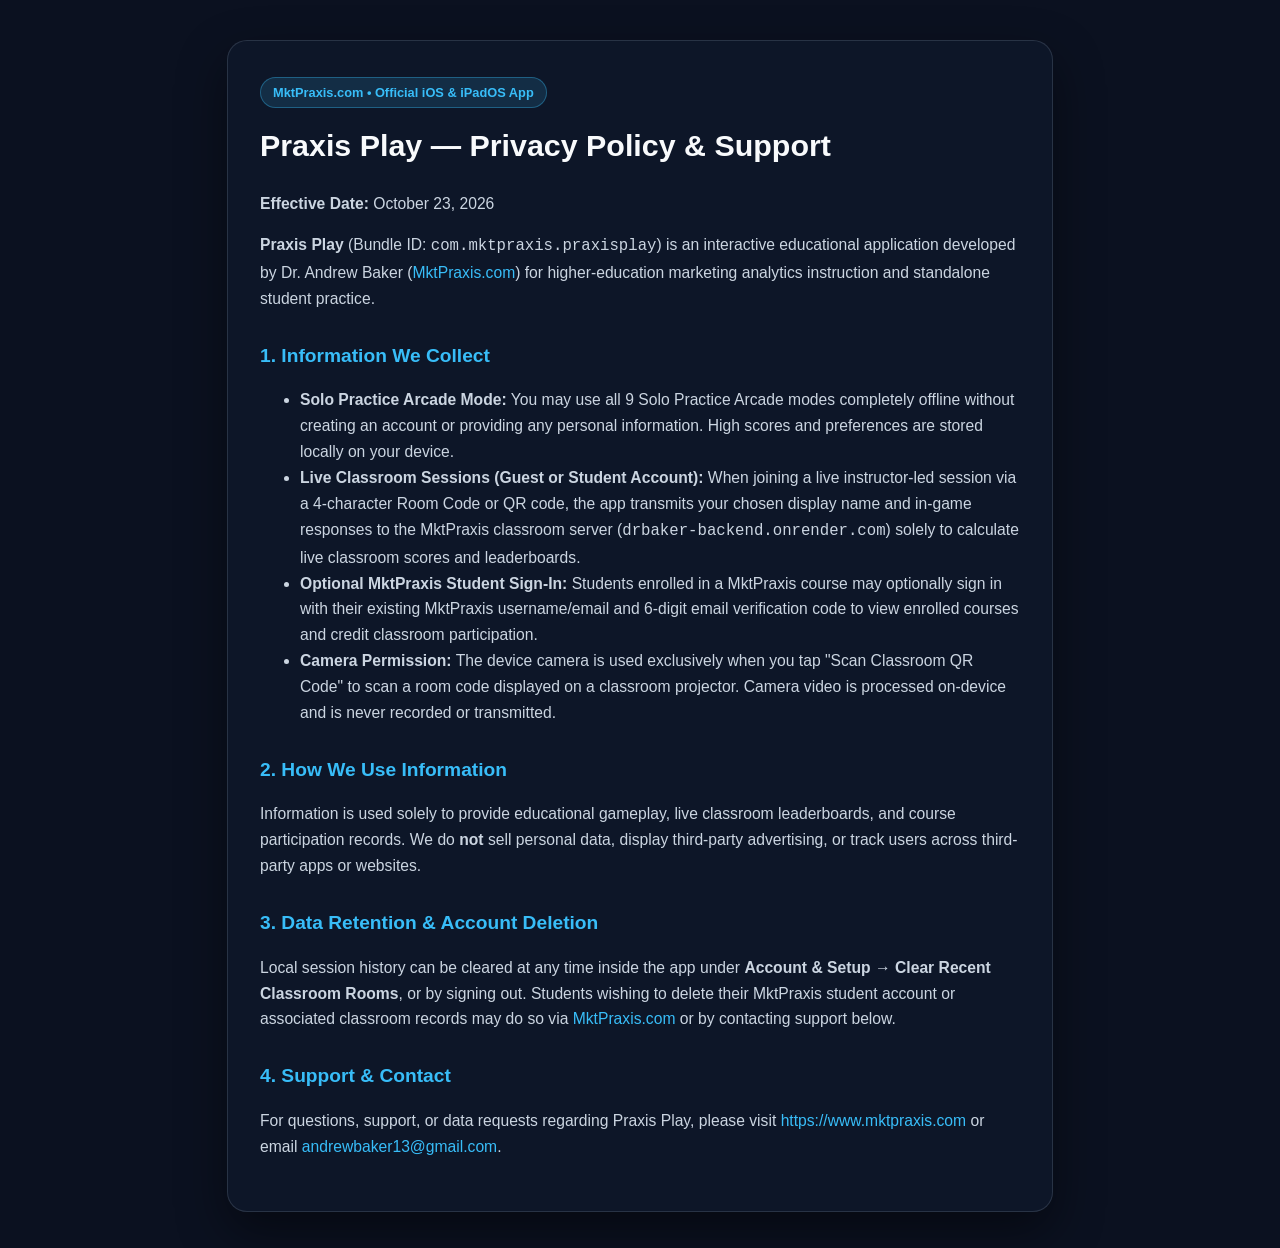
==== privacy.html @ 70e0e8fc "docs: add official Privacy Policy & Support page for App Store Connect" ====
<!DOCTYPE html>
<html lang="en">
<head>
    <meta charset="UTF-8">
    <meta name="viewport" content="width=device-width, initial-scale=1.0">
    <title>Privacy Policy & Support — Praxis Play (MktPraxis)</title>
    <style>
        body {
            font-family: -apple-system, BlinkMacSystemFont, "SF Pro Text", "Segoe UI", Roboto, sans-serif;
            background: #0B1120;
            color: #E2E8F0;
            line-height: 1.65;
            margin: 0;
            padding: 40px 20px;
        }
        .container {
            max-width: 760px;
            margin: 0 auto;
            background: rgba(15, 23, 42, 0.92);
            border: 1px solid rgba(148, 163, 184, 0.2);
            border-radius: 20px;
            padding: 36px 32px;
            box-shadow: 0 20px 50px rgba(0, 0, 0, 0.45);
        }
        h1 {
            color: #F8FAFC;
            font-size: 1.9rem;
            margin-top: 0;
        }
        h2 {
            color: #38BDF8;
            font-size: 1.2rem;
            margin-top: 28px;
        }
        p, li {
            color: #CBD5E1;
            font-size: 0.98rem;
        }
        a {
            color: #38BDF8;
            text-decoration: none;
        }
        .badge {
            display: inline-block;
            background: rgba(56, 189, 248, 0.14);
            color: #38BDF8;
            border: 1px solid rgba(56, 189, 248, 0.35);
            border-radius: 999px;
            padding: 4px 12px;
            font-size: 0.8rem;
            font-weight: 700;
            margin-bottom: 12px;
        }
    </style>
</head>
<body>
    <div class="container">
        <div class="badge">MktPraxis.com • Official iOS & iPadOS App</div>
        <h1>Praxis Play — Privacy Policy & Support</h1>
        <p><strong>Effective Date:</strong> October 23, 2026</p>
        <p><strong>Praxis Play</strong> (Bundle ID: <code>com.mktpraxis.praxisplay</code>) is an interactive educational application developed by Dr. Andrew Baker (<a href="https://www.mktpraxis.com">MktPraxis.com</a>) for higher-education marketing analytics instruction and standalone student practice.</p>

        <h2>1. Information We Collect</h2>
        <ul>
            <li><strong>Solo Practice Arcade Mode:</strong> You may use all 9 Solo Practice Arcade modes completely offline without creating an account or providing any personal information. High scores and preferences are stored locally on your device.</li>
            <li><strong>Live Classroom Sessions (Guest or Student Account):</strong> When joining a live instructor-led session via a 4-character Room Code or QR code, the app transmits your chosen display name and in-game responses to the MktPraxis classroom server (<code>drbaker-backend.onrender.com</code>) solely to calculate live classroom scores and leaderboards.</li>
            <li><strong>Optional MktPraxis Student Sign-In:</strong> Students enrolled in a MktPraxis course may optionally sign in with their existing MktPraxis username/email and 6-digit email verification code to view enrolled courses and credit classroom participation.</li>
            <li><strong>Camera Permission:</strong> The device camera is used exclusively when you tap "Scan Classroom QR Code" to scan a room code displayed on a classroom projector. Camera video is processed on-device and is never recorded or transmitted.</li>
        </ul>

        <h2>2. How We Use Information</h2>
        <p>Information is used solely to provide educational gameplay, live classroom leaderboards, and course participation records. We do <strong>not</strong> sell personal data, display third-party advertising, or track users across third-party apps or websites.</p>

        <h2>3. Data Retention & Account Deletion</h2>
        <p>Local session history can be cleared at any time inside the app under <strong>Account &amp; Setup → Clear Recent Classroom Rooms</strong>, or by signing out. Students wishing to delete their MktPraxis student account or associated classroom records may do so via <a href="https://www.mktpraxis.com">MktPraxis.com</a> or by contacting support below.</p>

        <h2>4. Support & Contact</h2>
        <p>For questions, support, or data requests regarding Praxis Play, please visit <a href="https://www.mktpraxis.com">https://www.mktpraxis.com</a> or email <a href="mailto:andrewbaker13@gmail.com">andrewbaker13@gmail.com</a>.</p>
    </div>
</body>
</html>
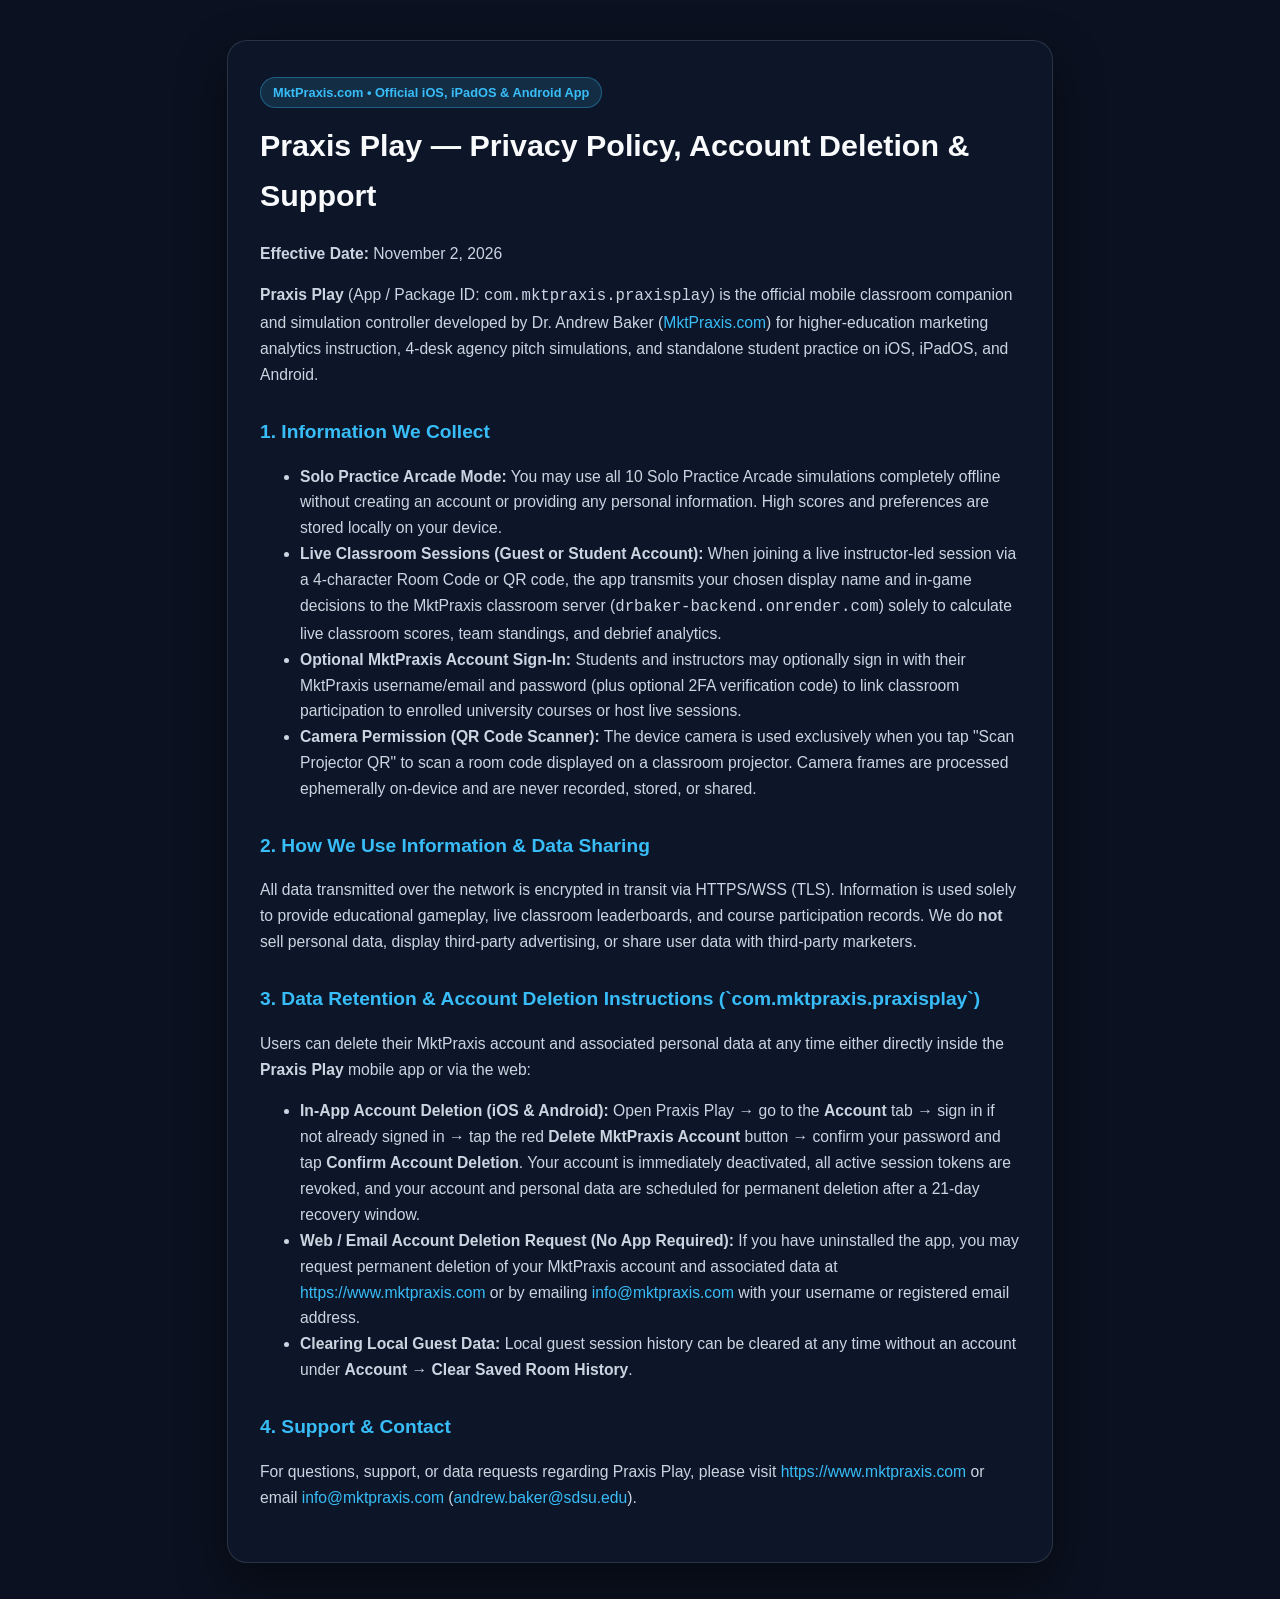
==== commit ffebca89: "Update privacy.html for Android + iOS and document In-App Account Deletion" ====
--- a/privacy.html
+++ b/privacy.html
@@ -55,27 +55,32 @@
 </head>
 <body>
     <div class="container">
-        <div class="badge">MktPraxis.com • Official iOS & iPadOS App</div>
-        <h1>Praxis Play — Privacy Policy & Support</h1>
-        <p><strong>Effective Date:</strong> October 23, 2026</p>
-        <p><strong>Praxis Play</strong> (Bundle ID: <code>com.mktpraxis.praxisplay</code>) is an interactive educational application developed by Dr. Andrew Baker (<a href="https://www.mktpraxis.com">MktPraxis.com</a>) for higher-education marketing analytics instruction and standalone student practice.</p>
+        <div class="badge">MktPraxis.com • Official iOS, iPadOS &amp; Android App</div>
+        <h1>Praxis Play — Privacy Policy, Account Deletion &amp; Support</h1>
+        <p><strong>Effective Date:</strong> November 2, 2026</p>
+        <p><strong>Praxis Play</strong> (App / Package ID: <code>com.mktpraxis.praxisplay</code>) is the official mobile classroom companion and simulation controller developed by Dr. Andrew Baker (<a href="https://www.mktpraxis.com">MktPraxis.com</a>) for higher-education marketing analytics instruction, 4-desk agency pitch simulations, and standalone student practice on iOS, iPadOS, and Android.</p>
 
         <h2>1. Information We Collect</h2>
         <ul>
-            <li><strong>Solo Practice Arcade Mode:</strong> You may use all 9 Solo Practice Arcade modes completely offline without creating an account or providing any personal information. High scores and preferences are stored locally on your device.</li>
-            <li><strong>Live Classroom Sessions (Guest or Student Account):</strong> When joining a live instructor-led session via a 4-character Room Code or QR code, the app transmits your chosen display name and in-game responses to the MktPraxis classroom server (<code>drbaker-backend.onrender.com</code>) solely to calculate live classroom scores and leaderboards.</li>
-            <li><strong>Optional MktPraxis Student Sign-In:</strong> Students enrolled in a MktPraxis course may optionally sign in with their existing MktPraxis username/email and 6-digit email verification code to view enrolled courses and credit classroom participation.</li>
-            <li><strong>Camera Permission:</strong> The device camera is used exclusively when you tap "Scan Classroom QR Code" to scan a room code displayed on a classroom projector. Camera video is processed on-device and is never recorded or transmitted.</li>
+            <li><strong>Solo Practice Arcade Mode:</strong> You may use all 10 Solo Practice Arcade simulations completely offline without creating an account or providing any personal information. High scores and preferences are stored locally on your device.</li>
+            <li><strong>Live Classroom Sessions (Guest or Student Account):</strong> When joining a live instructor-led session via a 4-character Room Code or QR code, the app transmits your chosen display name and in-game decisions to the MktPraxis classroom server (<code>drbaker-backend.onrender.com</code>) solely to calculate live classroom scores, team standings, and debrief analytics.</li>
+            <li><strong>Optional MktPraxis Account Sign-In:</strong> Students and instructors may optionally sign in with their MktPraxis username/email and password (plus optional 2FA verification code) to link classroom participation to enrolled university courses or host live sessions.</li>
+            <li><strong>Camera Permission (QR Code Scanner):</strong> The device camera is used exclusively when you tap "Scan Projector QR" to scan a room code displayed on a classroom projector. Camera frames are processed ephemerally on-device and are never recorded, stored, or shared.</li>
         </ul>
 
-        <h2>2. How We Use Information</h2>
-        <p>Information is used solely to provide educational gameplay, live classroom leaderboards, and course participation records. We do <strong>not</strong> sell personal data, display third-party advertising, or track users across third-party apps or websites.</p>
+        <h2>2. How We Use Information &amp; Data Sharing</h2>
+        <p>All data transmitted over the network is encrypted in transit via HTTPS/WSS (TLS). Information is used solely to provide educational gameplay, live classroom leaderboards, and course participation records. We do <strong>not</strong> sell personal data, display third-party advertising, or share user data with third-party marketers.</p>
 
-        <h2>3. Data Retention & Account Deletion</h2>
-        <p>Local session history can be cleared at any time inside the app under <strong>Account &amp; Setup → Clear Recent Classroom Rooms</strong>, or by signing out. Students wishing to delete their MktPraxis student account or associated classroom records may do so via <a href="https://www.mktpraxis.com">MktPraxis.com</a> or by contacting support below.</p>
+        <h2>3. Data Retention &amp; Account Deletion Instructions (`com.mktpraxis.praxisplay`)</h2>
+        <p>Users can delete their MktPraxis account and associated personal data at any time either directly inside the <strong>Praxis Play</strong> mobile app or via the web:</p>
+        <ul>
+            <li><strong>In-App Account Deletion (iOS &amp; Android):</strong> Open Praxis Play → go to the <strong>Account</strong> tab → sign in if not already signed in → tap the red <strong>Delete MktPraxis Account</strong> button → confirm your password and tap <strong>Confirm Account Deletion</strong>. Your account is immediately deactivated, all active session tokens are revoked, and your account and personal data are scheduled for permanent deletion after a 21-day recovery window.</li>
+            <li><strong>Web / Email Account Deletion Request (No App Required):</strong> If you have uninstalled the app, you may request permanent deletion of your MktPraxis account and associated data at <a href="https://www.mktpraxis.com">https://www.mktpraxis.com</a> or by emailing <a href="mailto:info@mktpraxis.com?subject=Account%20Deletion%20Request%20-%20Praxis%20Play">info@mktpraxis.com</a> with your username or registered email address.</li>
+            <li><strong>Clearing Local Guest Data:</strong> Local guest session history can be cleared at any time without an account under <strong>Account → Clear Saved Room History</strong>.</li>
+        </ul>
 
-        <h2>4. Support & Contact</h2>
-        <p>For questions, support, or data requests regarding Praxis Play, please visit <a href="https://www.mktpraxis.com">https://www.mktpraxis.com</a> or email <a href="mailto:andrewbaker13@gmail.com">andrewbaker13@gmail.com</a>.</p>
+        <h2>4. Support &amp; Contact</h2>
+        <p>For questions, support, or data requests regarding Praxis Play, please visit <a href="https://www.mktpraxis.com">https://www.mktpraxis.com</a> or email <a href="mailto:info@mktpraxis.com">info@mktpraxis.com</a> (<a href="mailto:andrew.baker@sdsu.edu">andrew.baker@sdsu.edu</a>).</p>
     </div>
 </body>
 </html>
